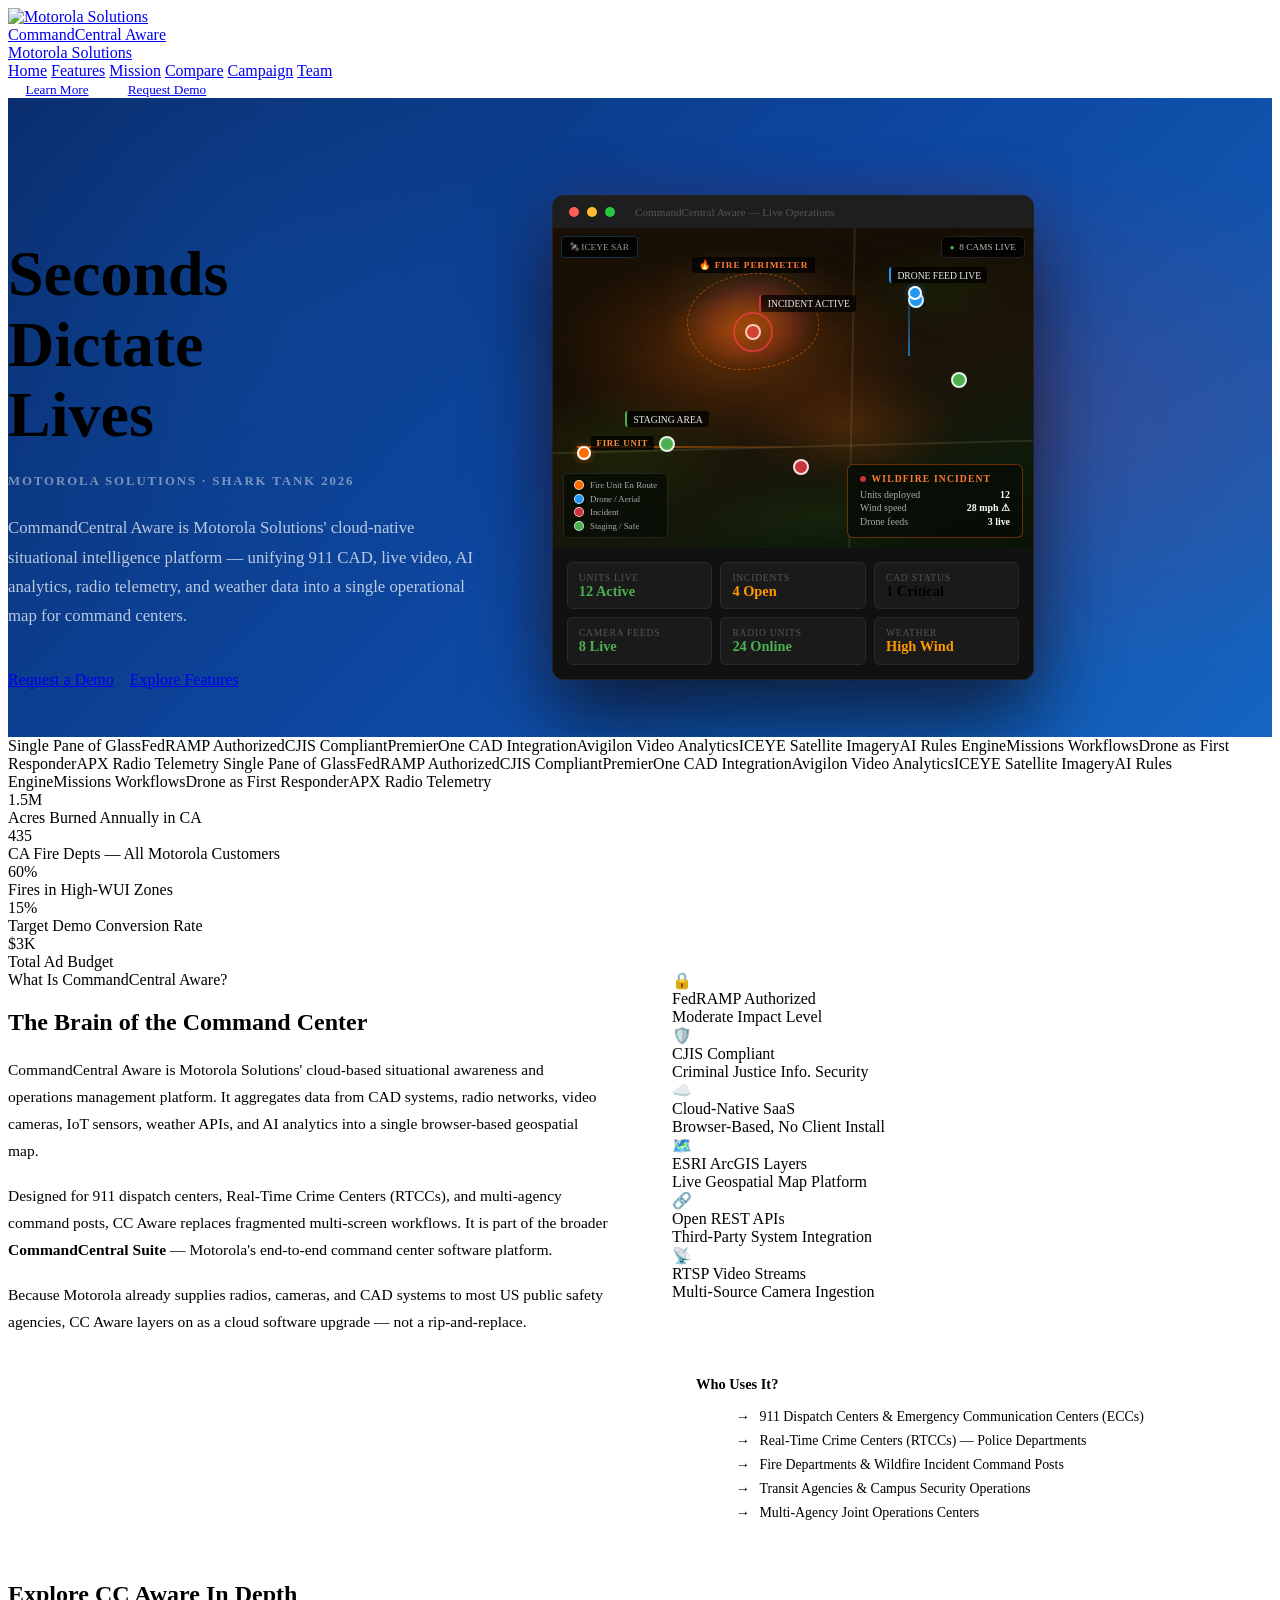
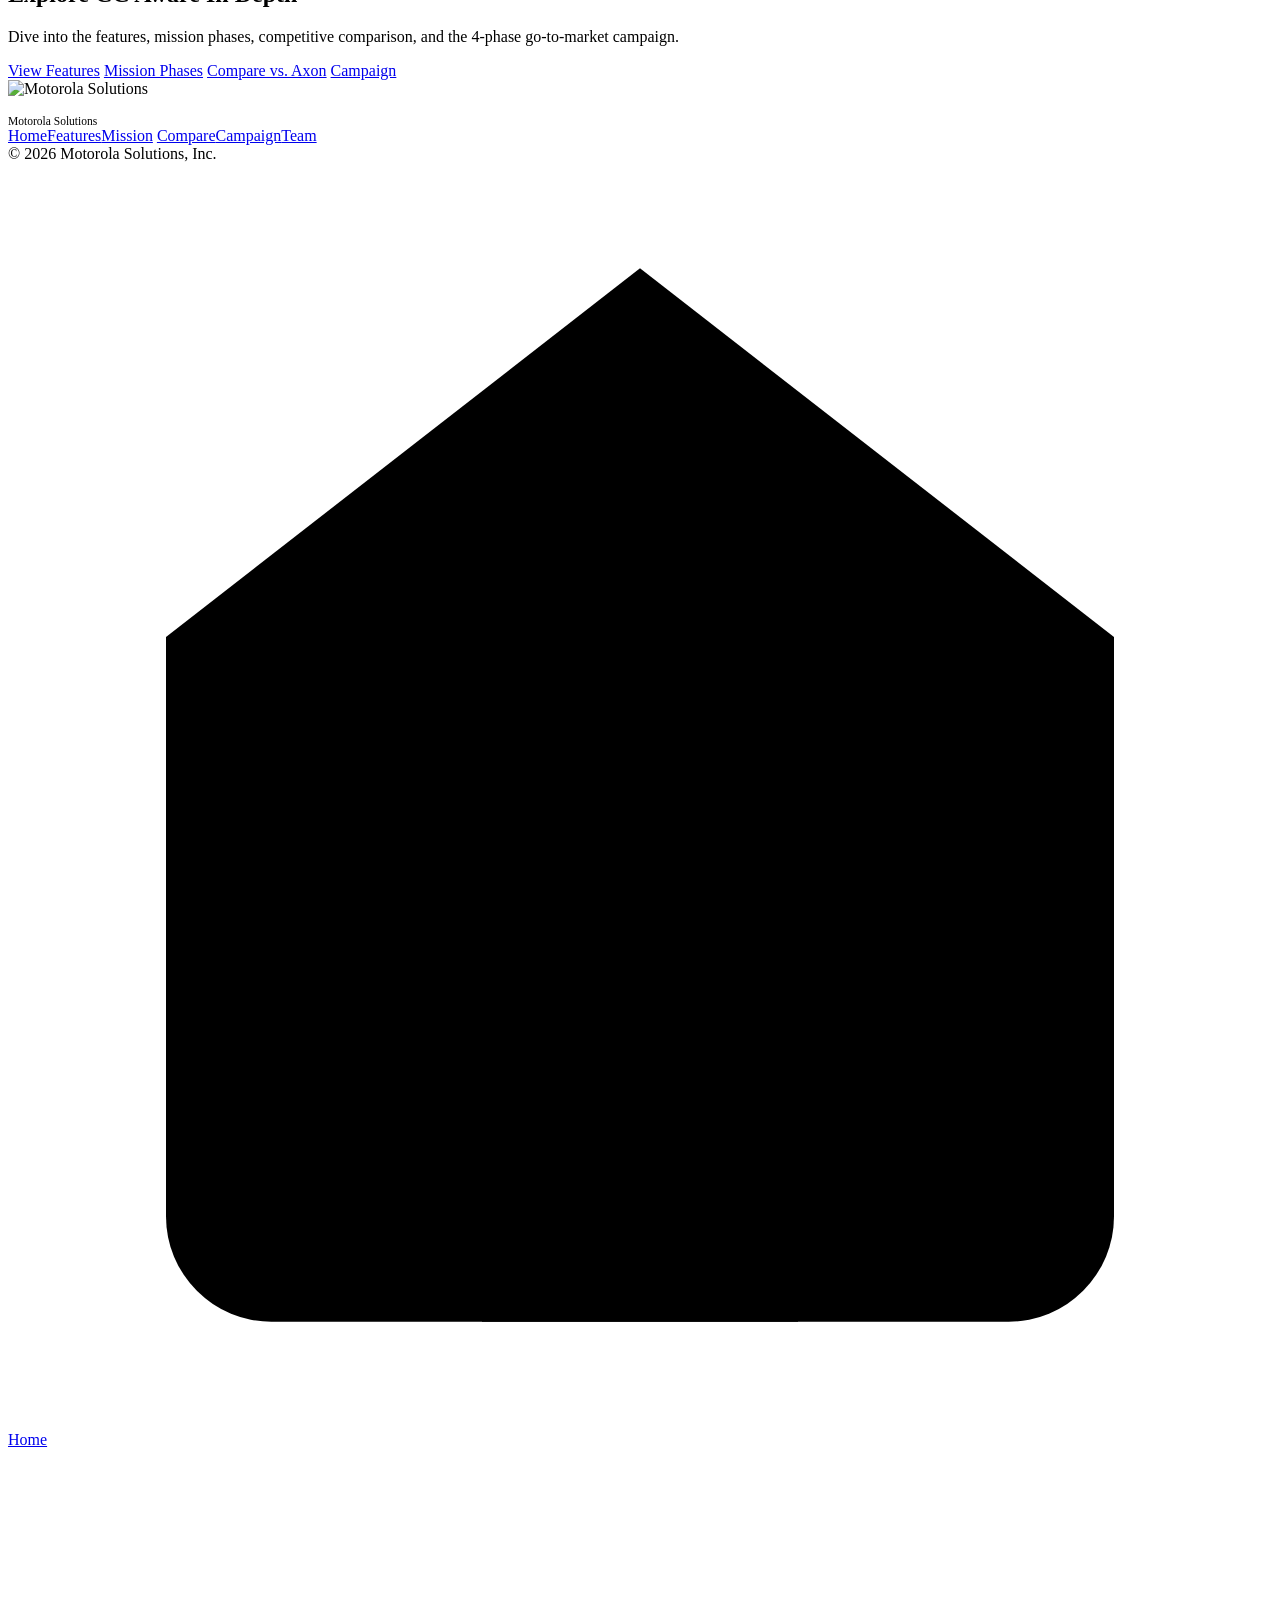
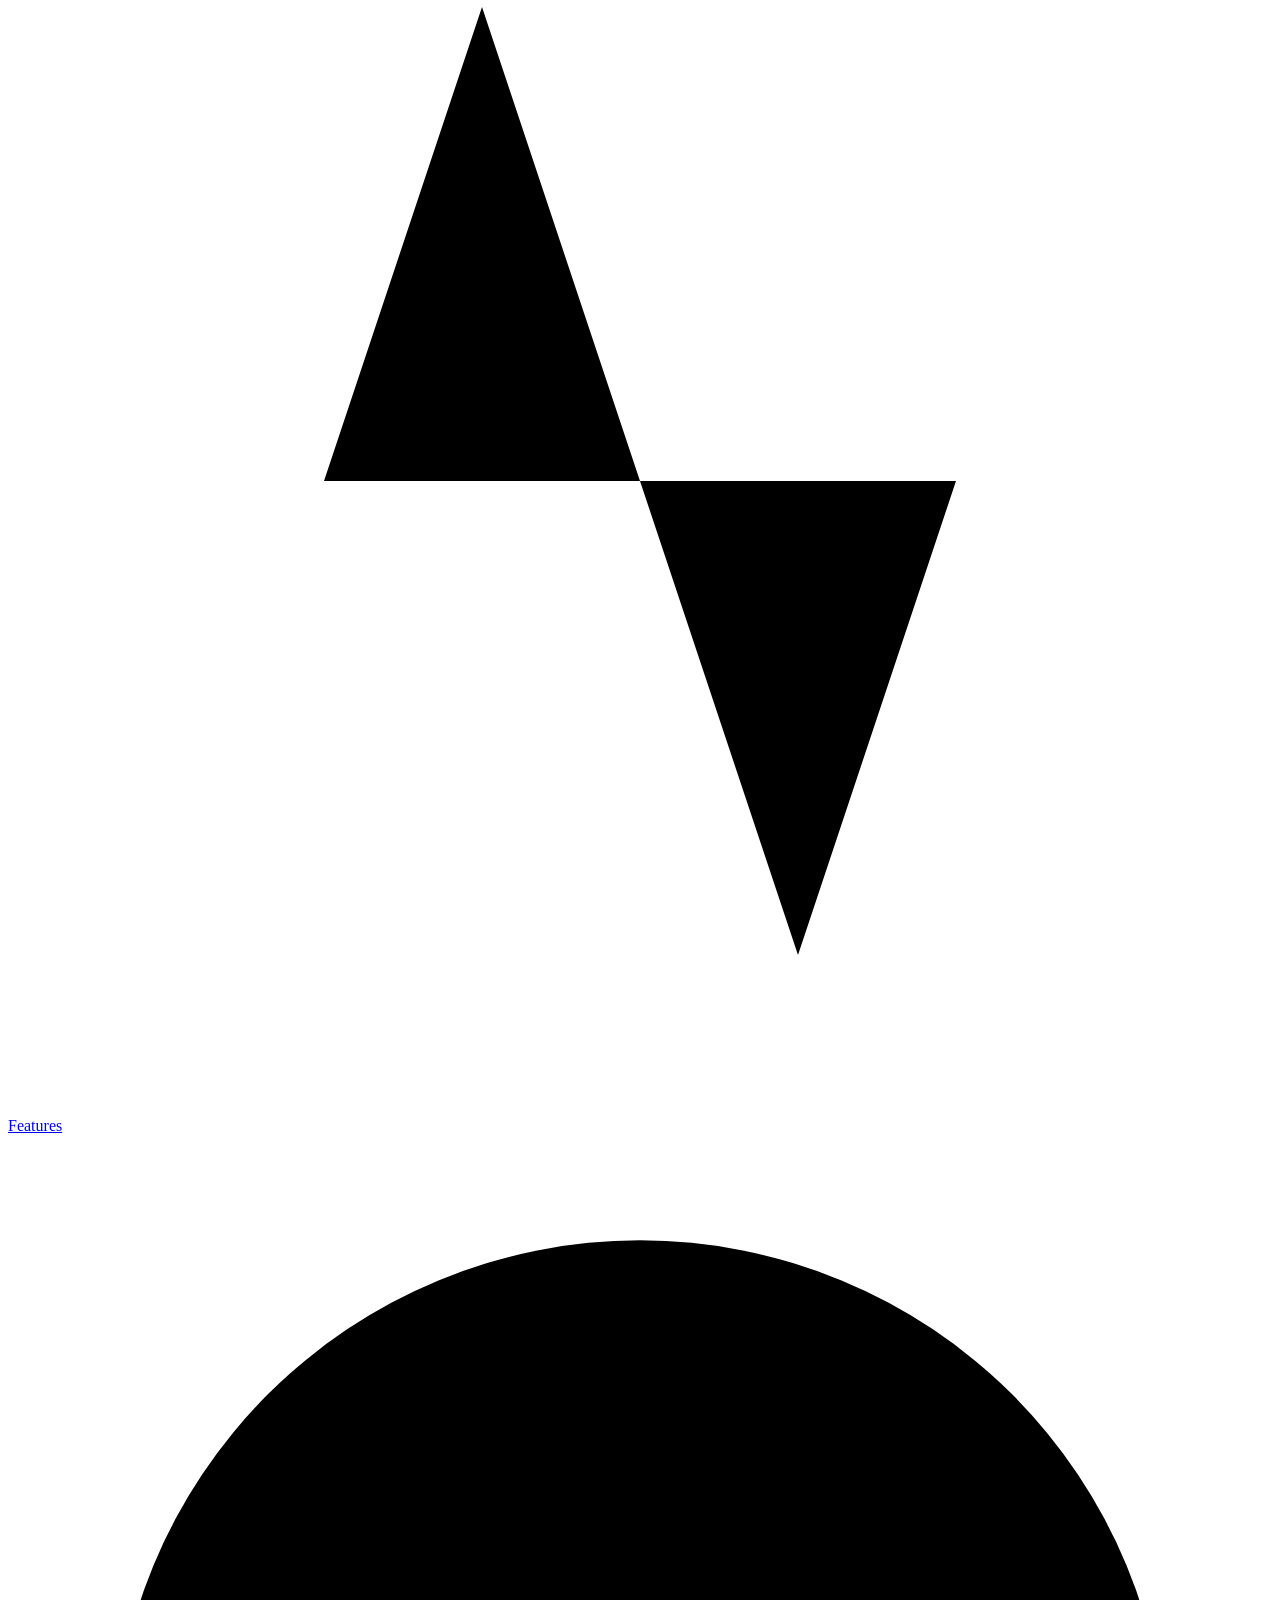
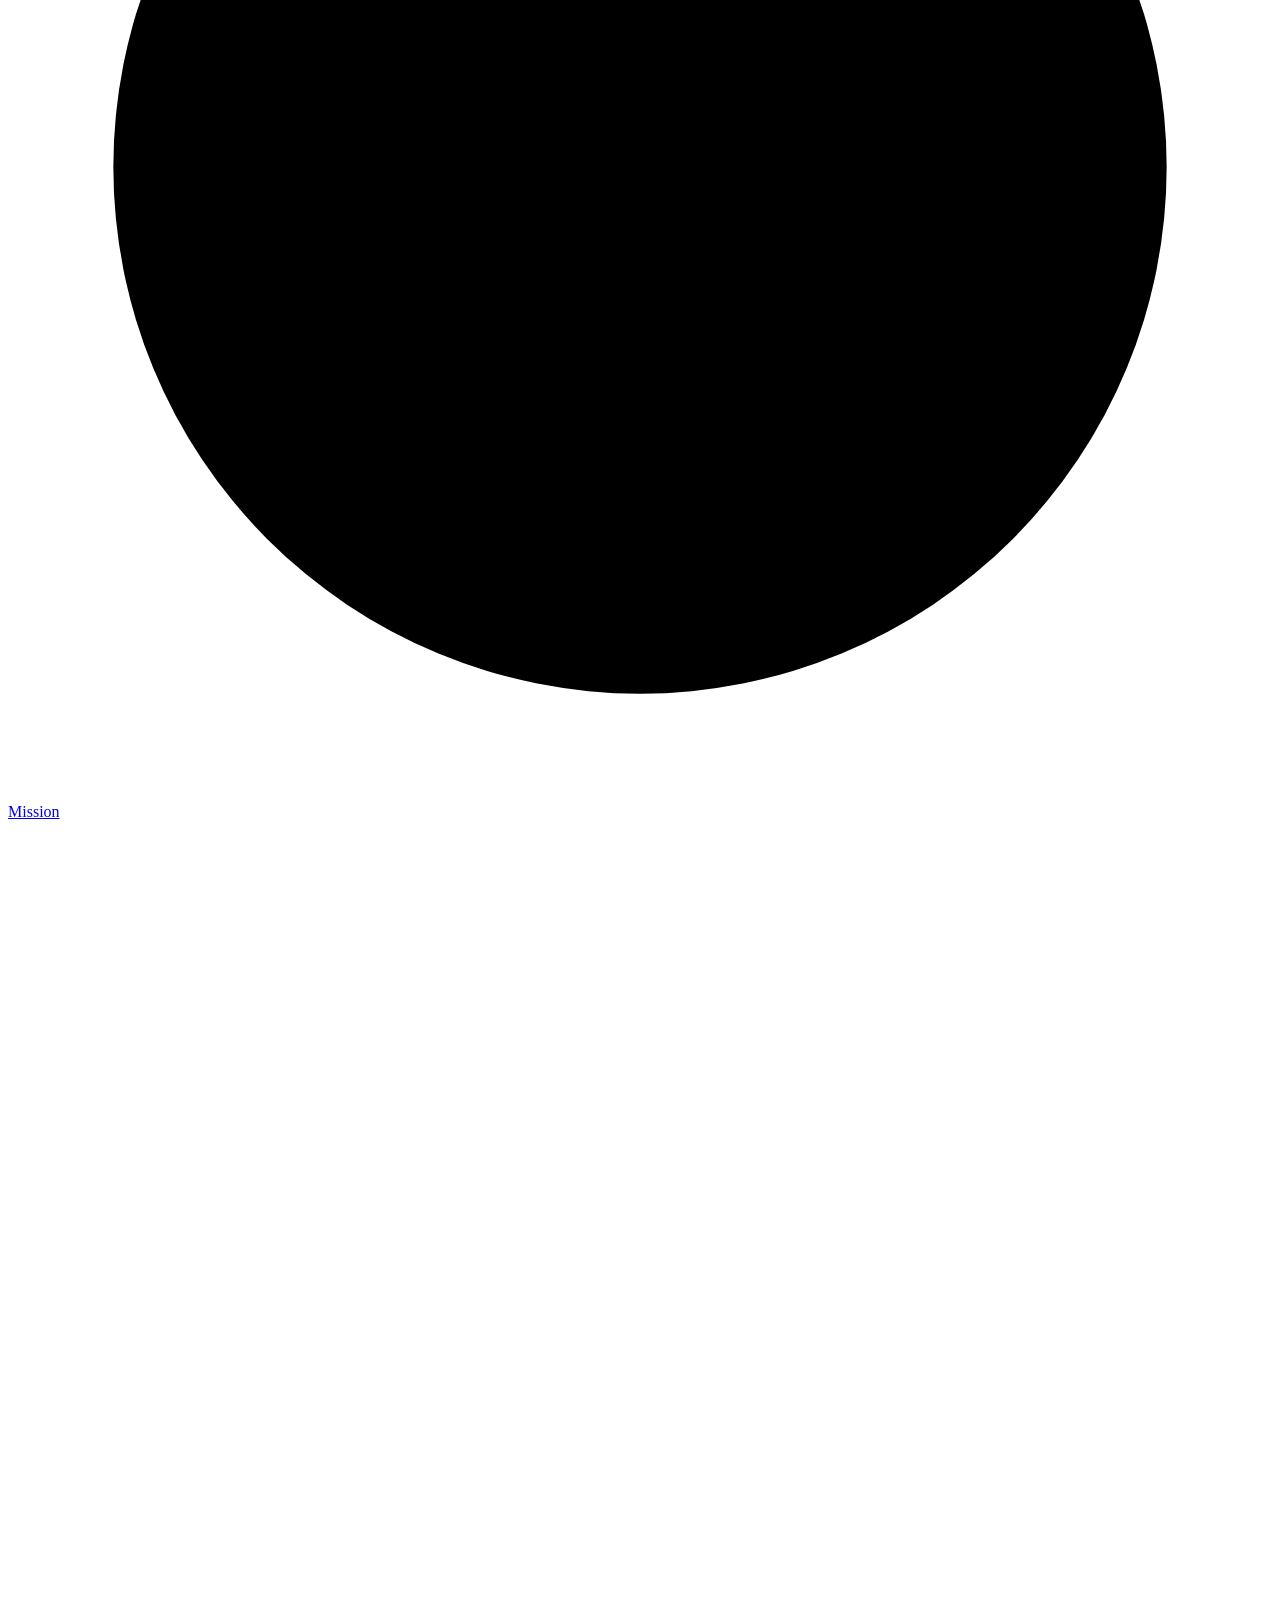
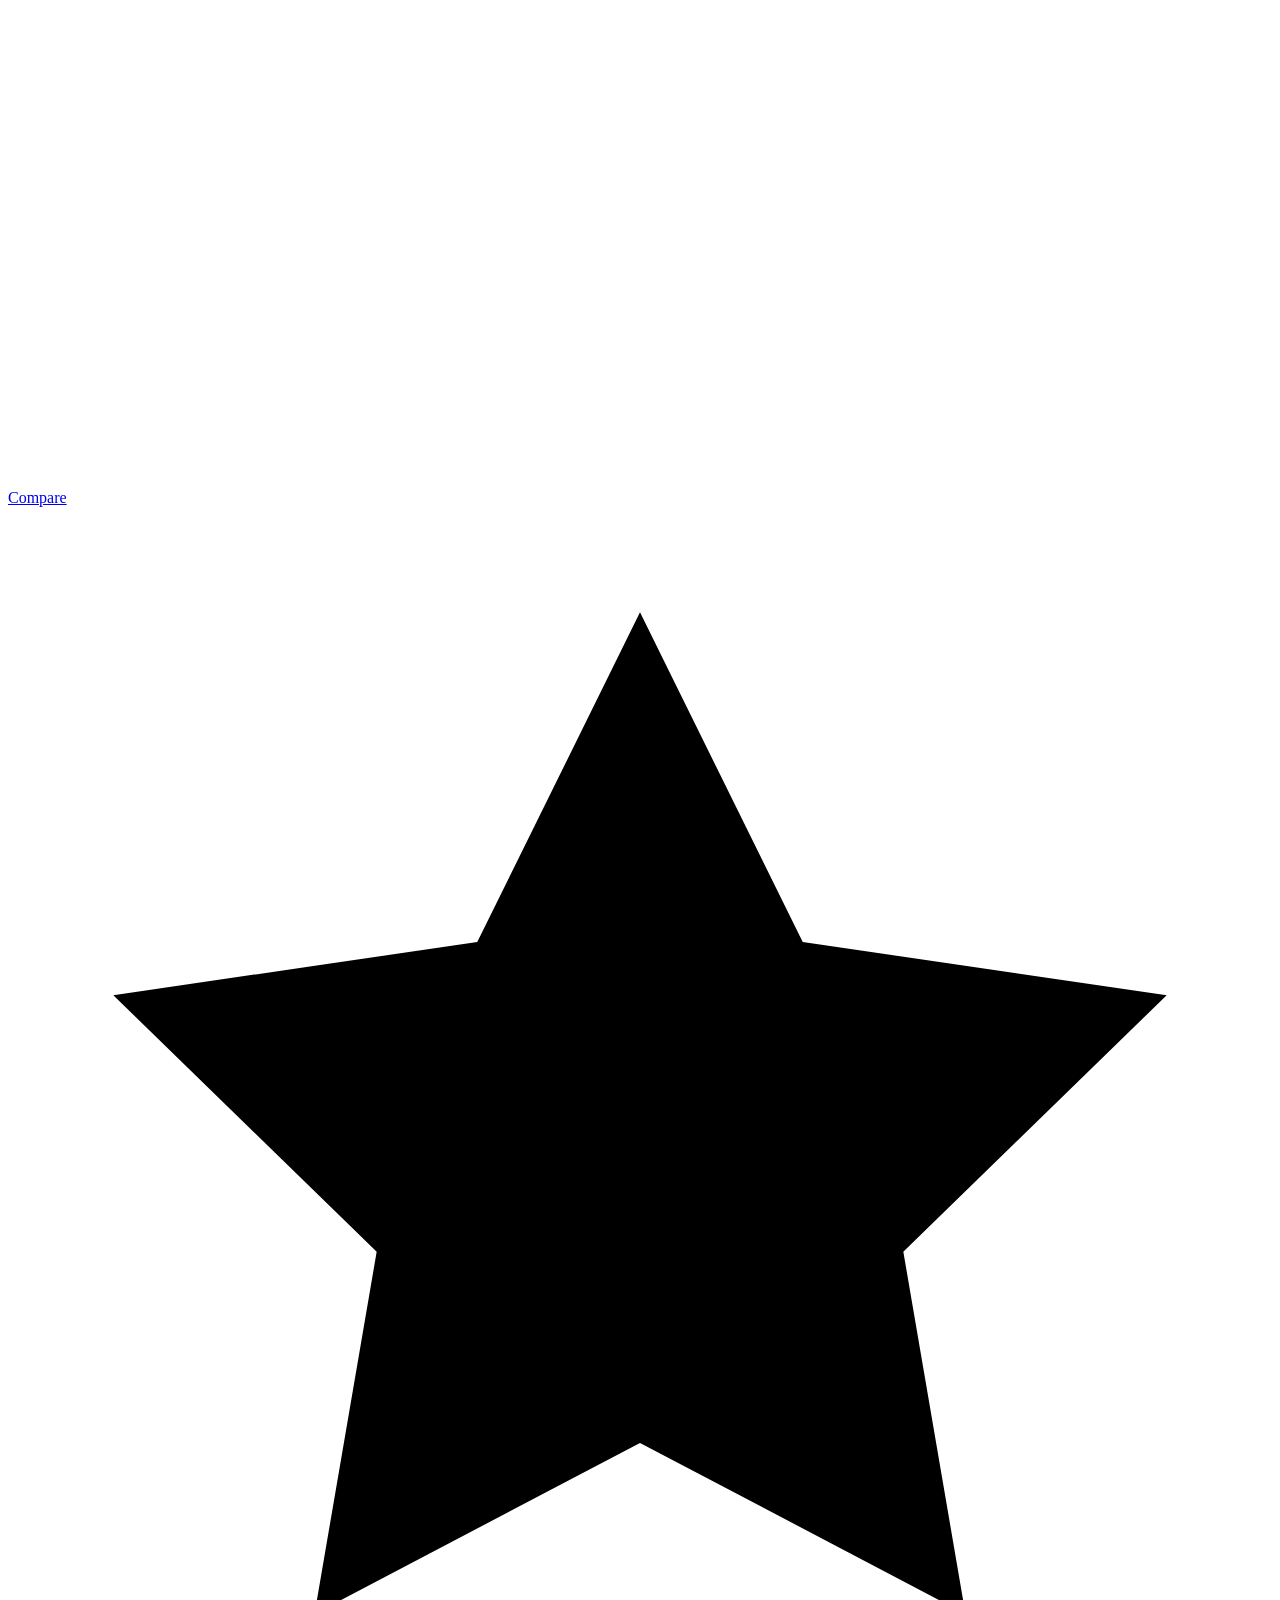
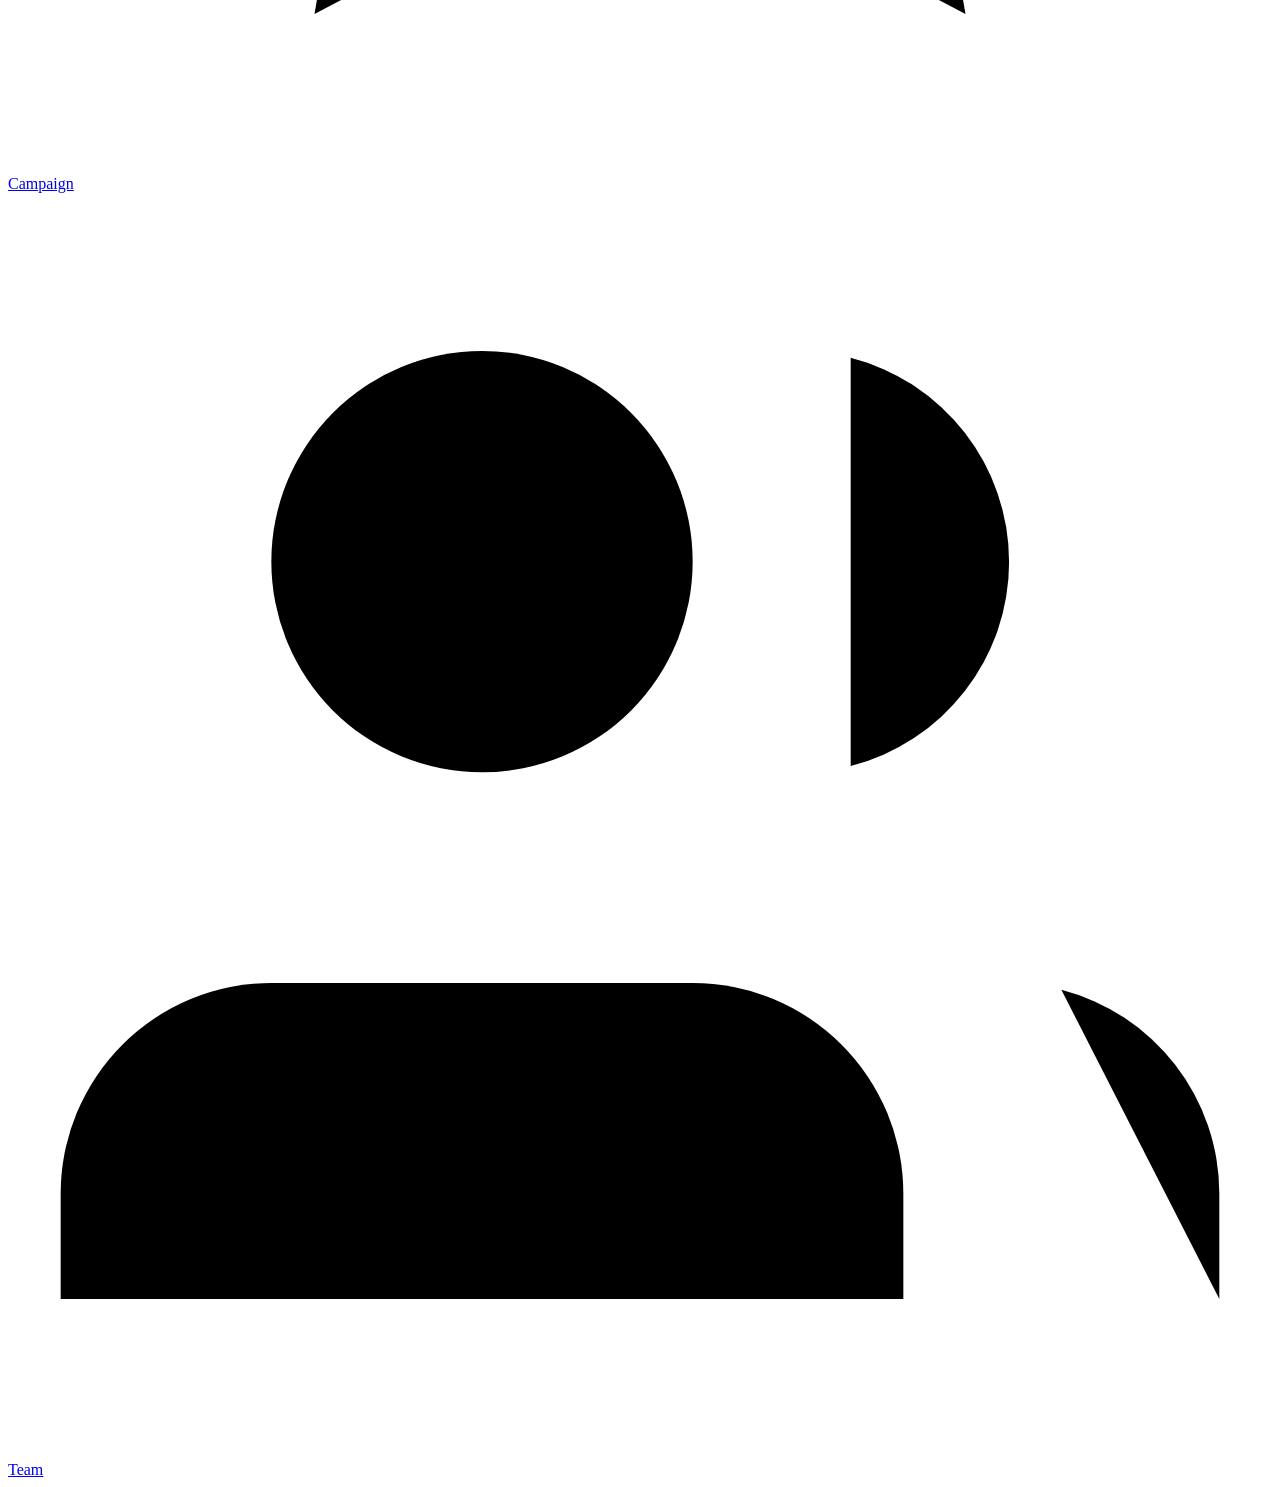
==== index.html @ ee9c185a "Fix asset paths: flat structure for GitHub Pages" ====
<!DOCTYPE html>
<html lang="en">
<head>
  <meta charset="UTF-8" />
  <meta name="viewport" content="width=device-width, initial-scale=1.0" />
  <title>CC Aware — Home | Motorola Solutions</title>
  <link rel="stylesheet" href="styles.css" />
  <style>
    /* Hero */
    .hero { background: linear-gradient(135deg, #0a2e6e 0%, #0d47a1 50%, #1565c0 100%); display: flex; align-items: flex-start; padding-top: 88px; padding-bottom: 3rem; position: relative; overflow: hidden; }
    .hero::before { content: ''; position: absolute; inset: 0; background: radial-gradient(ellipse 60% 60% at 80% 50%, rgba(211,47,47,.18) 0%, transparent 70%), radial-gradient(ellipse 40% 80% at 20% 30%, rgba(21,101,192,.15) 0%, transparent 60%); }
    .hero-grid { display: grid; grid-template-columns: 1fr 1fr; gap: 4rem; align-items: center; position: relative; z-index: 1; }
    .hero-title { font-size: clamp(2.5rem, 5.5vw, 4rem); font-weight: 800; color: var(--white); line-height: 1.1; margin-bottom: 1.5rem; }
    .hero-title span { color: var(--red-light); }
    .hero-sub { color: rgba(255,255,255,.45); font-size: .8rem; font-weight: 600; letter-spacing: .15em; text-transform: uppercase; margin-bottom: 1.5rem; }
    .hero-desc { color: rgba(255,255,255,.72); font-size: 1.05rem; line-height: 1.75; margin-bottom: 2.5rem; max-width: 480px; }
    .hero-ctas { display: flex; gap: 1rem; flex-wrap: wrap; }
    /* Mock screen */
    .hero-screen { width: 100%; max-width: 560px; background: #0a0a0a; border-radius: 12px; border: 1px solid rgba(255,255,255,.1); box-shadow: 0 40px 80px rgba(0,0,0,.6), 0 0 60px rgba(183,28,28,.15); overflow: hidden; }
    .hero-screen-bar { height: 32px; background: #1e1e1e; display: flex; align-items: center; padding: 0 1rem; gap: .5rem; }
    .screen-dot { width: 10px; height: 10px; border-radius: 50%; }
    .sd-r { background: #ff5f57; } .sd-y { background: #febc2e; } .sd-g { background: #28c840; }
    .hero-map { height: 320px; background: linear-gradient(160deg, #1a1005 0%, #150e04 30%, #1c1408 55%, #0f1a0a 80%, #0a1206 100%); position: relative; overflow: hidden; }
    /* Terrain — scorched earth patches mixed with remaining green */
    .hero-map::before { content: ''; position: absolute; inset: 0; background-image:
      radial-gradient(ellipse 55% 45% at 38% 38%, rgba(180,80,10,.45) 0%, rgba(120,50,5,.2) 45%, transparent 70%),
      radial-gradient(ellipse 35% 30% at 62% 62%, rgba(160,70,8,.35) 0%, rgba(100,40,5,.15) 45%, transparent 65%),
      radial-gradient(ellipse 40% 35% at 15% 70%, rgba(30,60,10,.4) 0%, transparent 60%),
      radial-gradient(ellipse 30% 25% at 80% 20%, rgba(25,50,10,.35) 0%, transparent 55%),
      radial-gradient(ellipse 50% 20% at 55% 90%, rgba(35,55,15,.3) 0%, transparent 55%); }
    /* Ember glow at fire center + contour lines */
    .hero-map::after { content: ''; position: absolute; inset: 0; background-image:
      radial-gradient(ellipse 25% 20% at 38% 32%, rgba(255,120,0,.25) 0%, transparent 60%),
      repeating-linear-gradient(12deg, transparent, transparent 22px, rgba(100,70,20,.05) 22px, rgba(100,70,20,.05) 23px); }
    /* Fire zones */
    .map-fire-zone { position: absolute; width: 130px; height: 95px; border-radius: 55% 45% 60% 40% / 50% 55% 45% 50%; background: radial-gradient(ellipse, rgba(255,100,0,.35) 0%, rgba(203,51,59,.2) 45%, transparent 70%); border: 1.5px dashed rgba(255,100,0,.6); top: 14%; left: 28%; animation: fire-breathe 3s ease-in-out infinite; }
    .map-fire-zone2 { position: absolute; width: 70px; height: 55px; border-radius: 50% 55% 45% 50%; background: radial-gradient(ellipse, rgba(255,120,0,.25) 0%, rgba(203,51,59,.12) 50%, transparent 70%); border: 1px dashed rgba(255,120,0,.45); top: 55%; left: 55%; animation: fire-breathe 4s ease-in-out infinite 1s; }
    @keyframes fire-breathe { 0%,100% { transform: scale(1) rotate(0deg); opacity: .85; } 50% { transform: scale(1.07) rotate(1deg); opacity: 1; } }
    .map-fire-label { position: absolute; top: 9%; left: 29%; font-size: .58rem; font-weight: 700; letter-spacing: .1em; text-transform: uppercase; color: #ff7b35; background: rgba(0,0,0,.75); padding: .15rem .4rem; border-radius: 2px; white-space: nowrap; }
    /* Smoke overlay */
    .map-smoke { position: absolute; width: 180px; height: 100px; top: 5%; left: 22%; background: radial-gradient(ellipse, rgba(120,110,80,.18) 0%, transparent 70%); animation: drift 8s ease-in-out infinite; border-radius: 50%; }
    @keyframes drift { 0%,100% { transform: translateX(0) scaleX(1); } 50% { transform: translateX(18px) scaleX(1.1); } }
    /* Roads — sparse, like mountain roads */
    .map-road { position: absolute; background: rgba(220,200,140,.12); }
    .road-h1 { top: 68%; left: 0; right: 0; height: 2px; transform: rotate(-1.5deg); }
    .road-v1 { left: 62%; top: 0; bottom: 0; width: 2px; transform: rotate(1deg); }
    /* Pins */
    .map-pin { position: absolute; width: 12px; height: 12px; border-radius: 50%; border: 2px solid rgba(255,255,255,.85); }
    .mp1 { background: #CB333B; top: 30%; left: 40%; }
    .mp2 { background: #ff9800; top: 58%; left: 62%; }
    .mp3 { background: #4caf50; top: 65%; left: 22%; }
    .mp4 { background: #CB333B; top: 72%; left: 50%; }
    .mp5 { background: #2196f3; top: 20%; left: 74%; }
    .mp6 { background: #4caf50; top: 45%; left: 83%; }
    /* Pulse rings */
    .map-pulse { position: absolute; width: 36px; height: 36px; border-radius: 50%; border: 2px solid #CB333B; top: calc(30% - 12px); left: calc(40% - 12px); animation: pulse 2s infinite; }
    .map-pulse2 { position: absolute; width: 28px; height: 28px; border-radius: 50%; border: 1.5px solid #ff9800; top: calc(58% - 10px); left: calc(62% - 10px); animation: pulse 2.5s infinite .6s; }
    @keyframes pulse { 0% { transform: scale(.5); opacity: 1; } 100% { transform: scale(2.8); opacity: 0; } }
    /* Moving units — fire trucks heading toward fire */
    .map-unit { position: absolute; width: 10px; height: 10px; border-radius: 50%; background: #ff6d00; border: 2px solid white; box-shadow: 0 0 6px rgba(255,109,0,.6); top: 68%; left: 5%; animation: drive 9s linear infinite; }
    .map-unit2 { position: absolute; width: 10px; height: 10px; border-radius: 50%; background: #2196f3; border: 2px solid white; box-shadow: 0 0 6px rgba(33,150,243,.5); top: 18%; left: 74%; animation: drive2 11s linear infinite 1.5s; }
    @keyframes drive  { 0% { left: 5%; top: 68%; } 60% { left: 50%; top: 68%; } 85% { left: 50%; top: 50%; } 100% { left: 50%; top: 50%; } }
    @keyframes drive2 { 0% { left: 74%; top: 18%; } 50% { left: 74%; top: 40%; } 75% { left: 60%; top: 40%; } 100% { left: 60%; top: 40%; } }
    /* Route lines */
    .map-route { position: absolute; top: 68%; left: 5%; width: 45%; height: 2px; background: linear-gradient(90deg, rgba(255,109,0,.7), rgba(255,109,0,.1)); }
    .map-route2 { position: absolute; top: 18%; left: 74%; width: 2px; height: 22%; background: linear-gradient(180deg, rgba(33,150,243,.1), rgba(33,150,243,.7)); }
    /* Labels */
    .map-label { font-size: .6rem; color: rgba(255,255,255,.92); background: rgba(0,0,0,.75); padding: .18rem .4rem; border-radius: 3px; position: absolute; white-space: nowrap; border-left: 2px solid; }
    .ml1 { top: 21%; left: 43%; border-color: #CB333B; }
    .ml2 { top: 50%; left: 64%; border-color: #ff9800; }
    .ml3 { top: 12%; left: 70%; border-color: #2196f3; }
    .ml4 { top: 57%; left: 15%; border-color: #4caf50; }
    /* Live incident popup */
    .map-popup { position: absolute; bottom: 10px; right: 10px; background: rgba(8,14,6,.92); border: 1px solid rgba(255,100,0,.4); border-radius: 6px; padding: .5rem .75rem; min-width: 150px; }
    .map-popup-title { font-size: .6rem; font-weight: 700; letter-spacing: .12em; text-transform: uppercase; color: #ff7b35; margin-bottom: .3rem; display: flex; align-items: center; gap: .35rem; }
    .map-popup-dot { width: 6px; height: 6px; border-radius: 50%; background: #CB333B; animation: blink 1s infinite; }
    @keyframes blink { 0%,100% { opacity: 1; } 50% { opacity: .15; } }
    .map-popup-row { font-size: .62rem; color: rgba(255,255,255,.65); margin-bottom: .15rem; display: flex; justify-content: space-between; gap: .75rem; }
    .map-popup-row span { color: white; font-weight: 600; }
    /* Camera feed badge */
    .map-cam { position: absolute; top: 8px; right: 8px; background: rgba(0,0,0,.8); border: 1px solid rgba(255,255,255,.12); border-radius: 5px; padding: .3rem .5rem; font-size: .58rem; color: rgba(255,255,255,.7); display: flex; align-items: center; gap: .3rem; }
    .map-cam::before { content: '●'; color: #4caf50; font-size: .5rem; animation: blink 1.5s infinite; }
    /* ICEYE satellite overlay badge */
    .map-sat { position: absolute; top: 8px; left: 8px; background: rgba(0,0,0,.8); border: 1px solid rgba(33,150,243,.3); border-radius: 5px; padding: .3rem .5rem; font-size: .58rem; color: rgba(255,255,255,.6); }
    /* Moving unit label — rides with the orange dot */
    .map-unit-label { position: absolute; top: 68%; left: 5%; font-size: .55rem; font-weight: 700; letter-spacing: .08em; text-transform: uppercase; color: #ff9040; background: rgba(0,0,0,.75); padding: .12rem .35rem; border-radius: 2px; white-space: nowrap; transform: translate(14px, -10px); animation: drive 9s linear infinite; pointer-events: none; }
    /* Map legend */
    .map-legend { position: absolute; bottom: 10px; left: 10px; background: rgba(8,14,6,.88); border: 1px solid rgba(255,255,255,.1); border-radius: 5px; padding: .4rem .6rem; display: flex; flex-direction: column; gap: .22rem; }
    .map-legend-row { display: flex; align-items: center; gap: .4rem; font-size: .55rem; color: rgba(255,255,255,.65); white-space: nowrap; }
    .map-legend-dot { width: 8px; height: 8px; border-radius: 50%; border: 1.5px solid rgba(255,255,255,.7); flex-shrink: 0; }
    .hero-screen-data { background: #111; padding: .85rem; display: grid; grid-template-columns: repeat(3, 1fr); gap: .5rem; }
    .sdi { background: #1a1a1a; border: 1px solid #2a2a2a; border-radius: 6px; padding: .55rem .7rem; }
    .sdi-lbl { font-size: .6rem; color: #555; text-transform: uppercase; letter-spacing: .08em; }
    .sdi-val { font-size: .9rem; font-weight: 700; color: var(--white); }
    .ok { color: #4caf50; } .warn { color: #ff9800; } .crit { color: var(--red-light); }
    /* What is it */
    .what-grid { display: grid; grid-template-columns: 1fr 1fr; gap: 4rem; align-items: start; }
    .suite-pills { display: flex; flex-wrap: wrap; gap: .6rem; margin-top: 1.5rem; }
    .suite-pill { background: var(--light); border: 1px solid var(--border); border-radius: 20px; padding: .35rem .9rem; font-size: .8rem; color: var(--mid); }
    .suite-pill.active { background: var(--blue); border-color: var(--blue); color: white; }
    .who-box { background: var(--light); border-radius: 12px; padding: 1.5rem; margin-top: 2rem; }
    .who-box h4 { font-size: .9rem; font-weight: 700; margin-bottom: .75rem; color: var(--blue); }
    .who-box ul { list-style: none; display: flex; flex-direction: column; gap: .5rem; }
    .who-box ul li { font-size: .87rem; color: var(--mid); display: flex; gap: .6rem; }
    .who-box ul li::before { content: '→'; color: var(--blue); flex-shrink: 0; }
    @media (max-width: 900px) {
      .hero-grid, .what-grid { grid-template-columns: 1fr; }
      .hero-visual { display: block; margin-top: 1.5rem; }
      .hero-screen { max-width: 100%; }
      .hero-map { height: 220px; }
      .map-legend { display: flex; flex-direction: row; flex-wrap: wrap; gap: .25rem .5rem; padding: .3rem .5rem; bottom: 6px; left: 6px; }
      .map-legend-row { font-size: .5rem; }
      .map-legend-dot { width: 6px; height: 6px; }
      .map-popup { display: none; }
      .map-unit-label { display: none; }
      .map-label { display: none; }
      .map-fire-label { font-size: .52rem; }
      .map-label { font-size: .55rem; }
    }
    @media (max-width: 540px) {
      .hero-map { height: 190px; }
      .map-sat, .map-cam { font-size: .52rem; padding: .2rem .4rem; }
    }
  </style>
</head>
<body>

<nav>
  <div class="container nav-inner">
    <a href="index.html" class="nav-logo">
      <img src="motorola-logo.png" alt="Motorola Solutions" class="nav-logo-img" />
      <div class="nav-logo-divider"></div>
      <div><div class="nav-logo-text">CommandCentral Aware</div><div class="nav-logo-sub">Motorola Solutions</div></div>
    </a>
    <div class="nav-links">
      <a href="index.html" class="active">Home</a>
      <a href="features.html">Features</a>
      <a href="mission.html">Mission</a>
      <a href="compare.html">Compare</a>
      <a href="campaign.html">Campaign</a>
      <a href="team.html">Team</a>
    </div>
    <div class="nav-cta">
      <a href="campaign.html" class="btn btn--outline-white" style="padding:.5rem 1.1rem;font-size:.83rem;">Learn More</a>
      <a href="team.html#cta" class="btn btn--red" style="padding:.5rem 1.1rem;font-size:.83rem;">Request Demo</a>
    </div>
  </div>
</nav>

<!-- HERO -->
<section class="hero">
  <div class="container">
    <div class="hero-grid">
      <div>
        <h1 class="hero-title">Seconds<br><span>Dictate</span><br>Lives</h1>
        <div class="hero-sub">Motorola Solutions · Shark Tank 2026</div>
        <p class="hero-desc">CommandCentral Aware is Motorola Solutions' cloud-native situational intelligence platform — unifying 911 CAD, live video, AI analytics, radio telemetry, and weather data into a single operational map for command centers.</p>
        <div class="hero-ctas">
          <a href="team.html#cta" class="btn btn--red">Request a Demo</a>
          <a href="features.html" class="btn btn--outline-white">Explore Features</a>
        </div>
      </div>
      <div class="hero-visual">
        <div class="hero-screen">
          <div class="hero-screen-bar">
            <div class="screen-dot sd-r"></div><div class="screen-dot sd-y"></div><div class="screen-dot sd-g"></div>
            <span style="margin-left:.75rem;font-size:.7rem;color:#555;">CommandCentral Aware — Live Operations</span>
          </div>
          <div class="hero-map">
            <!-- Smoke drift -->
            <div class="map-smoke"></div>
            <!-- Roads -->
            <div class="map-road road-h1"></div>
            <div class="map-road road-v1"></div>
            <!-- Route lines -->
            <div class="map-route"></div>
            <div class="map-route2"></div>
            <!-- Fire perimeters -->
            <div class="map-fire-zone"></div>
            <div class="map-fire-label">🔥 FIRE PERIMETER</div>
            <!-- Pins -->
            <div class="map-pin mp1"></div>

            <div class="map-pin mp3"></div>
            <div class="map-pin mp4"></div>
            <div class="map-pin mp5"></div>
            <div class="map-pin mp6"></div>
            <!-- Pulse rings -->
            <div class="map-pulse"></div>
            <!-- Moving units (fire truck + drone) -->
            <div class="map-unit"></div>
            <div class="map-unit2"></div>
            <!-- Labels -->
            <div class="map-label ml1">INCIDENT ACTIVE</div>
            <div class="map-label ml3">DRONE FEED LIVE</div>
            <div class="map-label ml4">STAGING AREA</div>
            <!-- Live incident popup -->
            <div class="map-popup">
              <div class="map-popup-title"><div class="map-popup-dot"></div>WILDFIRE INCIDENT</div>
              <div class="map-popup-row">Units deployed <span>12</span></div>
              <div class="map-popup-row">Wind speed <span>28 mph ⚠</span></div>
              <div class="map-popup-row">Drone feeds <span>3 live</span></div>
            </div>
            <!-- Moving unit label -->
            <div class="map-unit-label">FIRE UNIT</div>
            <!-- Badges -->
            <div class="map-cam">8 CAMS LIVE</div>
            <div class="map-sat">🛰 ICEYE SAR</div>
            <!-- Legend -->
            <div class="map-legend">
              <div class="map-legend-row"><div class="map-legend-dot" style="background:#ff6d00;"></div>Fire Unit En Route</div>
              <div class="map-legend-row"><div class="map-legend-dot" style="background:#2196f3;"></div>Drone / Aerial</div>
              <div class="map-legend-row"><div class="map-legend-dot" style="background:#CB333B;"></div>Incident</div>
              <div class="map-legend-row"><div class="map-legend-dot" style="background:#4caf50;"></div>Staging / Safe</div>
            </div>
          </div>
          <div class="hero-screen-data">
            <div class="sdi"><div class="sdi-lbl">Units Live</div><div class="sdi-val ok">12 Active</div></div>
            <div class="sdi"><div class="sdi-lbl">Incidents</div><div class="sdi-val warn">4 Open</div></div>
            <div class="sdi"><div class="sdi-lbl">CAD Status</div><div class="sdi-val crit">1 Critical</div></div>
            <div class="sdi"><div class="sdi-lbl">Camera Feeds</div><div class="sdi-val ok">8 Live</div></div>
            <div class="sdi"><div class="sdi-lbl">Radio Units</div><div class="sdi-val ok">24 Online</div></div>
            <div class="sdi"><div class="sdi-lbl">Weather</div><div class="sdi-val warn">High Wind</div></div>
          </div>
        </div>
      </div>
    </div>
  </div>
</section>

<!-- TICKER -->
<div class="ticker">
  <div class="ticker-track">
    <span class="ticker-item">Single Pane of Glass</span><span class="ticker-item">FedRAMP Authorized</span><span class="ticker-item">CJIS Compliant</span><span class="ticker-item">PremierOne CAD Integration</span><span class="ticker-item">Avigilon Video Analytics</span><span class="ticker-item">ICEYE Satellite Imagery</span><span class="ticker-item">AI Rules Engine</span><span class="ticker-item">Missions Workflows</span><span class="ticker-item">Drone as First Responder</span><span class="ticker-item">APX Radio Telemetry</span>
    <span class="ticker-item">Single Pane of Glass</span><span class="ticker-item">FedRAMP Authorized</span><span class="ticker-item">CJIS Compliant</span><span class="ticker-item">PremierOne CAD Integration</span><span class="ticker-item">Avigilon Video Analytics</span><span class="ticker-item">ICEYE Satellite Imagery</span><span class="ticker-item">AI Rules Engine</span><span class="ticker-item">Missions Workflows</span><span class="ticker-item">Drone as First Responder</span><span class="ticker-item">APX Radio Telemetry</span>
  </div>
</div>

<!-- STATS BAND -->
<div class="stats-band">
  <div class="container">
    <div class="stats-grid">
      <div><div class="stat-num">1.5M</div><div class="stat-label">Acres Burned Annually in CA</div></div>
      <div><div class="stat-num">435</div><div class="stat-label">CA Fire Depts — All Motorola Customers</div></div>
      <div><div class="stat-num">60%</div><div class="stat-label">Fires in High-WUI Zones</div></div>
      <div><div class="stat-num">15%</div><div class="stat-label">Target Demo Conversion Rate</div></div>
      <div><div class="stat-num">$3K</div><div class="stat-label">Total Ad Budget</div></div>
    </div>
  </div>
</div>

<!-- WHAT IS IT -->
<section class="section" id="what">
  <div class="container">
    <div class="what-grid">
      <div>
        <div class="tag">What Is CommandCentral Aware?</div>
        <h2 class="section-title">The Brain of the Command Center</h2>
        <p style="color:var(--gray);font-size:.97rem;line-height:1.75;margin-bottom:1.1rem;">CommandCentral Aware is Motorola Solutions' cloud-based situational awareness and operations management platform. It aggregates data from CAD systems, radio networks, video cameras, IoT sensors, weather APIs, and AI analytics into a single browser-based geospatial map.</p>
        <p style="color:var(--gray);font-size:.97rem;line-height:1.75;margin-bottom:1.1rem;">Designed for 911 dispatch centers, Real-Time Crime Centers (RTCCs), and multi-agency command posts, CC Aware replaces fragmented multi-screen workflows. It is part of the broader <strong>CommandCentral Suite</strong> — Motorola's end-to-end command center software platform.</p>
        <p style="color:var(--gray);font-size:.97rem;line-height:1.75;">Because Motorola already supplies radios, cameras, and CAD systems to most US public safety agencies, CC Aware layers on as a cloud software upgrade — not a rip-and-replace.</p>
      </div>
      <div>
        <div class="cert-badges">
          <div class="cert-badge"><span class="cert-badge-icon">🔒</span><div><div class="cert-badge-title">FedRAMP Authorized</div><div class="cert-badge-sub">Moderate Impact Level</div></div></div>
          <div class="cert-badge"><span class="cert-badge-icon">🛡️</span><div><div class="cert-badge-title">CJIS Compliant</div><div class="cert-badge-sub">Criminal Justice Info. Security</div></div></div>
          <div class="cert-badge"><span class="cert-badge-icon">☁️</span><div><div class="cert-badge-title">Cloud-Native SaaS</div><div class="cert-badge-sub">Browser-Based, No Client Install</div></div></div>
          <div class="cert-badge"><span class="cert-badge-icon">🗺️</span><div><div class="cert-badge-title">ESRI ArcGIS Layers</div><div class="cert-badge-sub">Live Geospatial Map Platform</div></div></div>
          <div class="cert-badge"><span class="cert-badge-icon">🔗</span><div><div class="cert-badge-title">Open REST APIs</div><div class="cert-badge-sub">Third-Party System Integration</div></div></div>
          <div class="cert-badge"><span class="cert-badge-icon">📡</span><div><div class="cert-badge-title">RTSP Video Streams</div><div class="cert-badge-sub">Multi-Source Camera Ingestion</div></div></div>
        </div>
        <div class="who-box">
          <h4>Who Uses It?</h4>
          <ul>
            <li>911 Dispatch Centers &amp; Emergency Communication Centers (ECCs)</li>
            <li>Real-Time Crime Centers (RTCCs) — Police Departments</li>
            <li>Fire Departments &amp; Wildfire Incident Command Posts</li>
            <li>Transit Agencies &amp; Campus Security Operations</li>
            <li>Multi-Agency Joint Operations Centers</li>
          </ul>
        </div>
      </div>
    </div>
  </div>
</section>

<!-- NAV CTA STRIP -->
<section class="cta-section">
  <div class="container">
    <h2>Explore CC Aware In Depth</h2>
    <p>Dive into the features, mission phases, competitive comparison, and the 4-phase go-to-market campaign.</p>
    <div class="cta-btns">
      <a href="features.html" class="btn btn--white">View Features</a>
      <a href="mission.html" class="btn btn--outline-white">Mission Phases</a>
      <a href="compare.html" class="btn btn--outline-white">Compare vs. Axon</a>
      <a href="campaign.html" class="btn btn--outline-white">Campaign</a>
    </div>
  </div>
</section>

<footer>
  <div class="container footer-inner">
    <div class="footer-logo"><img src="motorola-logo.png" alt="Motorola Solutions" class="footer-logo-img" /><div><div style="color:rgba(255,255,255,.8);font-weight:700;font-size:.9rem;">CommandCentral Aware</div><div style="font-size:.72rem;">Motorola Solutions</div></div></div>
    <div class="footer-links">
      <a href="index.html">Home</a><a href="features.html">Features</a><a href="mission.html">Mission</a>
      <a href="compare.html">Compare</a><a href="campaign.html">Campaign</a><a href="team.html">Team</a>
    </div>
    <div class="footer-copy">© 2026 Motorola Solutions, Inc.</div>
  </div>
</footer>

<nav class="mobile-nav">
  <div class="mobile-nav-inner">
    <a href="index.html" class="mobile-nav-item active">
      <svg viewBox="0 0 24 24"><path d="M3 9l9-7 9 7v11a2 2 0 0 1-2 2H5a2 2 0 0 1-2-2z"/><polyline points="9 22 9 12 15 12 15 22"/></svg>Home
    </a>
    <a href="features.html" class="mobile-nav-item">
      <svg viewBox="0 0 24 24"><polyline points="22 12 18 12 15 21 9 3 6 12 2 12"/></svg>Features
    </a>
    <a href="mission.html" class="mobile-nav-item">
      <svg viewBox="0 0 24 24"><circle cx="12" cy="12" r="10"/><polyline points="12 6 12 12 16 14"/></svg>Mission
    </a>
    <a href="compare.html" class="mobile-nav-item">
      <svg viewBox="0 0 24 24"><line x1="18" y1="20" x2="18" y2="10"/><line x1="12" y1="20" x2="12" y2="4"/><line x1="6" y1="20" x2="6" y2="14"/></svg>Compare
    </a>
    <a href="campaign.html" class="mobile-nav-item">
      <svg viewBox="0 0 24 24"><polygon points="12 2 15.09 8.26 22 9.27 17 14.14 18.18 21.02 12 17.77 5.82 21.02 7 14.14 2 9.27 8.91 8.26 12 2"/></svg>Campaign
    </a>
    <a href="team.html" class="mobile-nav-item">
      <svg viewBox="0 0 24 24"><path d="M17 21v-2a4 4 0 0 0-4-4H5a4 4 0 0 0-4 4v2"/><circle cx="9" cy="7" r="4"/><path d="M23 21v-2a4 4 0 0 0-3-3.87"/><path d="M16 3.13a4 4 0 0 1 0 7.75"/></svg>Team
    </a>
  </div>
</nav>

</body>
</html>
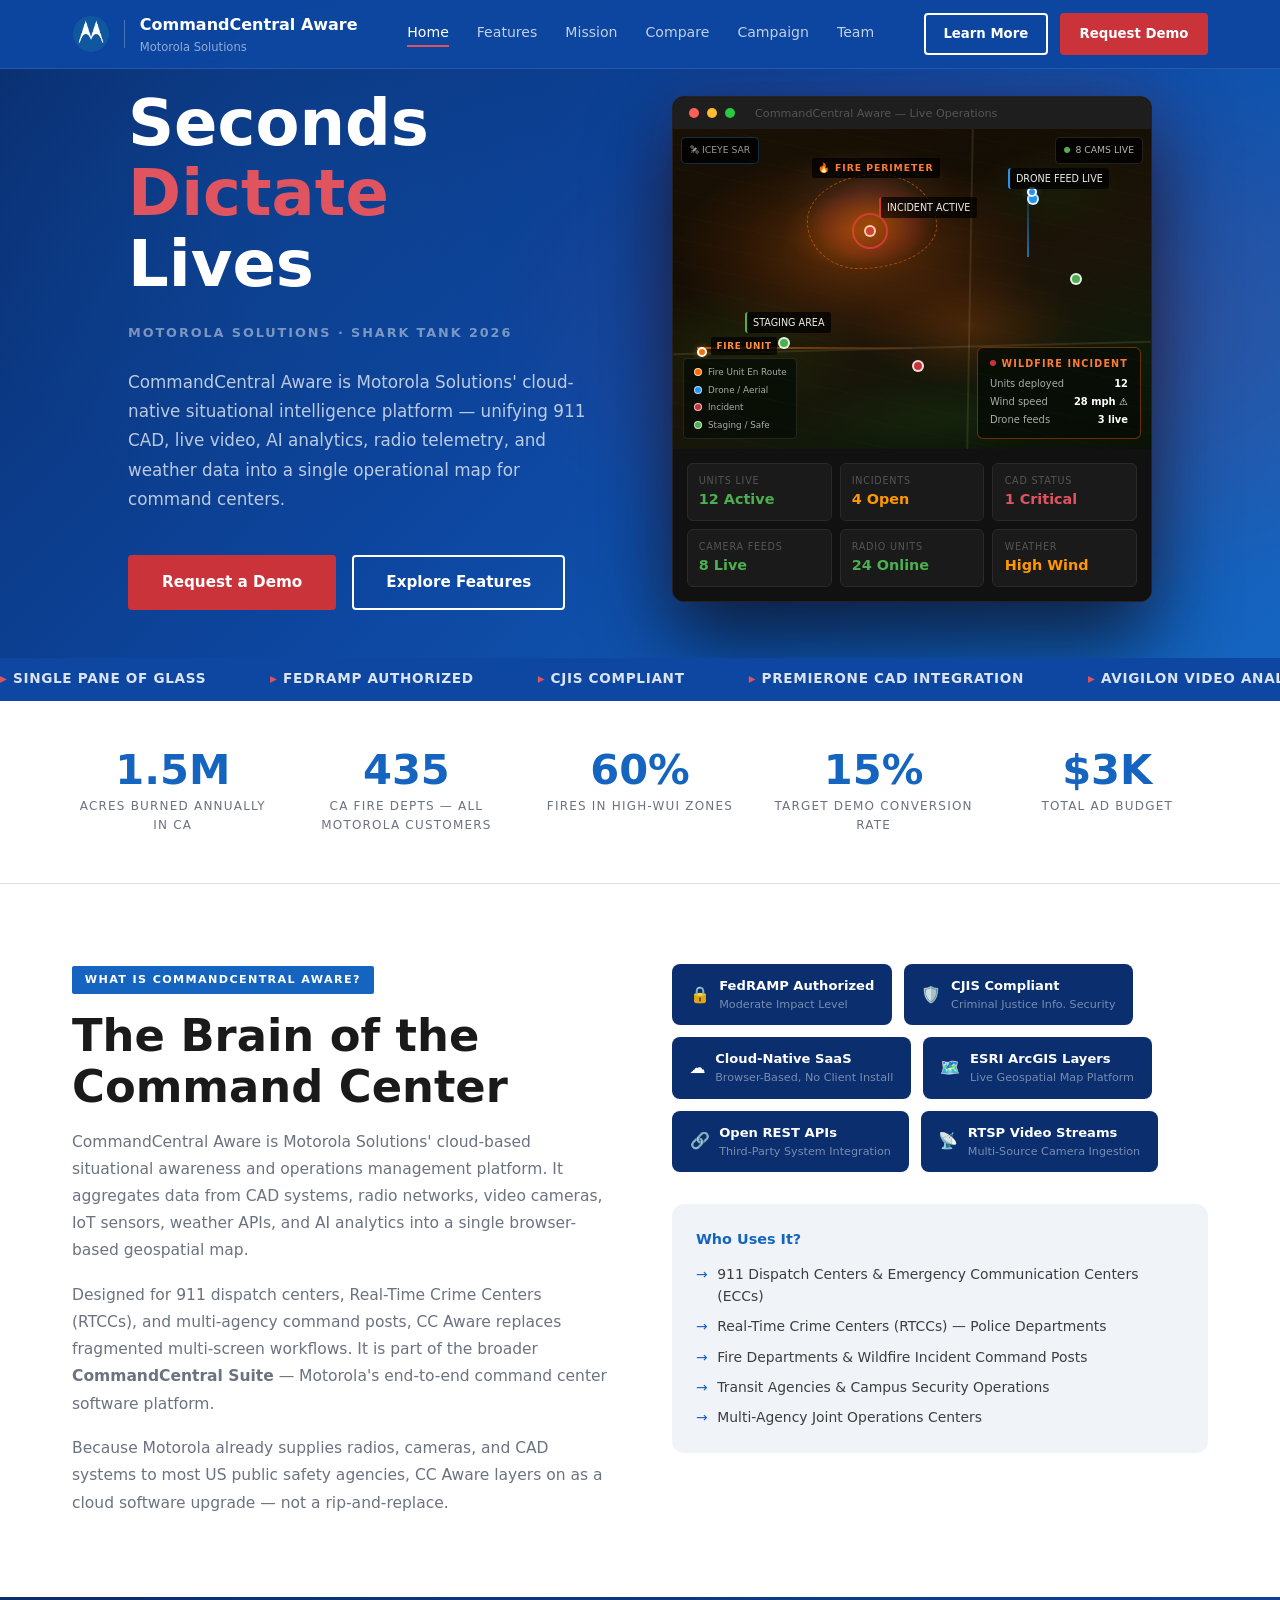
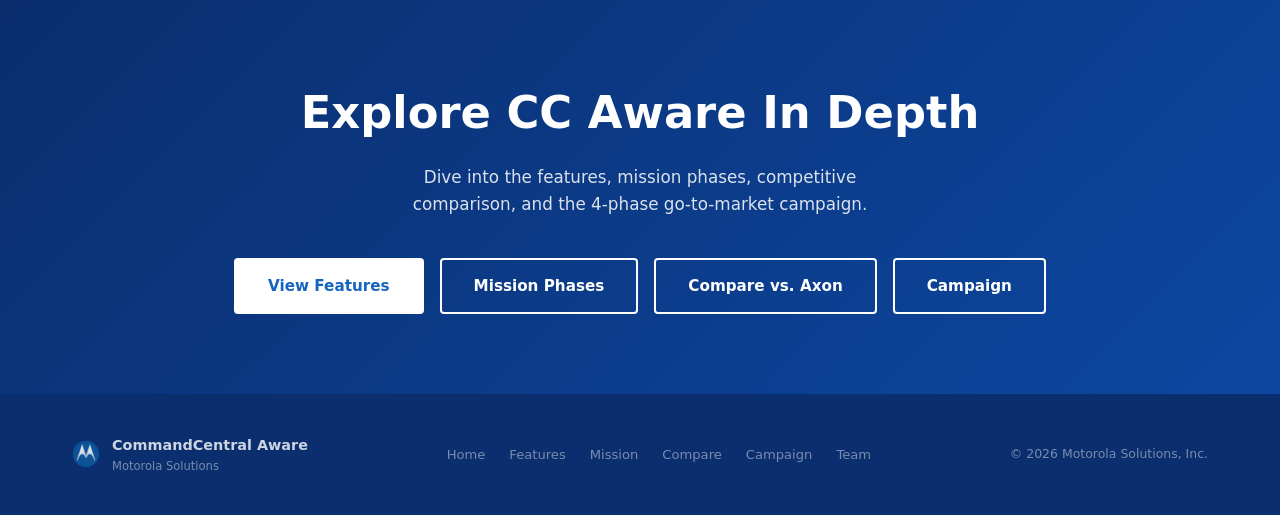
==== commit ea002402: "Restore correct css/ and img/ folder paths" ====
--- a/index.html
+++ b/index.html
@@ -4,7 +4,7 @@
   <meta charset="UTF-8" />
   <meta name="viewport" content="width=device-width, initial-scale=1.0" />
   <title>CC Aware — Home | Motorola Solutions</title>
-  <link rel="stylesheet" href="styles.css" />
+  <link rel="stylesheet" href="css/styles.css" />
   <style>
     /* Hero */
     .hero { background: linear-gradient(135deg, #0a2e6e 0%, #0d47a1 50%, #1565c0 100%); display: flex; align-items: flex-start; padding-top: 88px; padding-bottom: 3rem; position: relative; overflow: hidden; }
@@ -128,7 +128,7 @@
 <nav>
   <div class="container nav-inner">
     <a href="index.html" class="nav-logo">
-      <img src="motorola-logo.png" alt="Motorola Solutions" class="nav-logo-img" />
+      <img src="img/motorola-logo.png" alt="Motorola Solutions" class="nav-logo-img" />
       <div class="nav-logo-divider"></div>
       <div><div class="nav-logo-text">CommandCentral Aware</div><div class="nav-logo-sub">Motorola Solutions</div></div>
     </a>
@@ -300,7 +300,7 @@
 
 <footer>
   <div class="container footer-inner">
-    <div class="footer-logo"><img src="motorola-logo.png" alt="Motorola Solutions" class="footer-logo-img" /><div><div style="color:rgba(255,255,255,.8);font-weight:700;font-size:.9rem;">CommandCentral Aware</div><div style="font-size:.72rem;">Motorola Solutions</div></div></div>
+    <div class="footer-logo"><img src="img/motorola-logo.png" alt="Motorola Solutions" class="footer-logo-img" /><div><div style="color:rgba(255,255,255,.8);font-weight:700;font-size:.9rem;">CommandCentral Aware</div><div style="font-size:.72rem;">Motorola Solutions</div></div></div>
     <div class="footer-links">
       <a href="index.html">Home</a><a href="features.html">Features</a><a href="mission.html">Mission</a>
       <a href="compare.html">Compare</a><a href="campaign.html">Campaign</a><a href="team.html">Team</a>
--- a/css/styles.css
+++ b/css/styles.css
@@ -0,0 +1,207 @@
+/* ── Reset & Variables ── */
+*, *::before, *::after { box-sizing: border-box; margin: 0; padding: 0; }
+:root {
+  --blue:       #1565c0;
+  --blue-light: #1e88e5;
+  --blue-dark:  #0d47a1;
+  --blue-deeper:#0a2e6e;
+  --red:        #CB333B;
+  --red-light:  #e05460;
+  --red-dark:   #a0272e;
+  --dark:       #1a1a1a;
+  --mid:        #3d3d3d;
+  --light:      #f0f4f9;
+  --white:      #ffffff;
+  --gray:       #6b7280;
+  --border:     #dde3ed;
+}
+html { scroll-behavior: smooth; }
+body { font-family: 'Segoe UI', system-ui, -apple-system, sans-serif; color: var(--dark); background: var(--white); line-height: 1.6; font-size: 17px; }
+a { text-decoration: none; color: inherit; }
+img { max-width: 100%; display: block; }
+
+/* ── Layout ── */
+.container { max-width: 1200px; margin: 0 auto; padding: 0 2rem; }
+.section         { padding: 5rem 0; }
+.section--dark   { background: var(--blue-deeper); color: var(--white); }
+.section--red    { background: var(--red);         color: var(--white); }
+.section--light  { background: var(--light); }
+
+/* ── Typography ── */
+.tag {
+  display: inline-block; background: var(--blue); color: var(--white);
+  font-size: .7rem; font-weight: 700; letter-spacing: .12em;
+  text-transform: uppercase; padding: .3rem .8rem; border-radius: 2px; margin-bottom: 1rem;
+}
+.section-title { font-size: clamp(1.8rem, 4vw, 2.8rem); font-weight: 700; line-height: 1.15; margin-bottom: 1rem; }
+.section-subtitle { font-size: 1.05rem; color: var(--gray); max-width: 640px; margin-bottom: 3rem; line-height: 1.7; }
+.section--dark .section-subtitle,
+.section--red  .section-subtitle { color: rgba(255,255,255,.72); }
+
+/* ── Buttons ── */
+.btn { display: inline-block; padding: .85rem 2rem; border-radius: 4px; font-weight: 700; font-size: .95rem; cursor: pointer; transition: opacity .2s, transform .15s; border: 2px solid transparent; }
+.btn:hover { opacity: .88; transform: translateY(-1px); }
+.btn--blue          { background: var(--blue);   color: var(--white); }
+.btn--red           { background: var(--red);    color: var(--white); }
+.btn--white         { background: var(--white);  color: var(--blue);  }
+.btn--outline-white { border-color: var(--white); color: var(--white); }
+.btn--outline-blue  { border-color: var(--blue);  color: var(--blue);  }
+
+/* ── Nav ── */
+nav:not(.mobile-nav) {
+  position: fixed; top: 0; left: 0; right: 0; z-index: 100;
+  background: rgba(13,71,161,.97); backdrop-filter: blur(8px);
+  border-bottom: 1px solid rgba(255,255,255,.1);
+}
+.nav-inner { display: flex; align-items: center; justify-content: space-between; height: 68px; }
+.nav-logo  { display: flex; align-items: center; gap: .9rem; }
+.nav-logo-img { height: 38px; width: auto; display: block; }
+.nav-logo-divider { width: 1px; height: 28px; background: rgba(255,255,255,.25); }
+.nav-logo-text { color: var(--white); font-weight: 700; font-size: 1rem; }
+.nav-logo-sub  { color: rgba(255,255,255,.55); font-size: .72rem; }
+.nav-links { display: flex; gap: 1.75rem; }
+.nav-links a { color: rgba(255,255,255,.75); font-size: .88rem; transition: color .2s; padding-bottom: 2px; border-bottom: 2px solid transparent; }
+.nav-links a:hover  { color: var(--white); }
+.nav-links a.active { color: var(--white); border-bottom-color: var(--red-light); }
+.nav-cta { display: flex; gap: .75rem; }
+
+/* ── Page Hero (inner pages) ── */
+.page-hero {
+  background: linear-gradient(135deg, var(--blue-deeper) 0%, var(--blue-dark) 60%, #1a4fad 100%);
+  padding: 2rem 0 2rem; margin-top: 68px; position: relative; overflow: hidden;
+}
+.page-hero::before {
+  content: ''; position: absolute; inset: 0;
+  background: radial-gradient(ellipse 50% 80% at 70% 50%, rgba(239,83,80,.15) 0%, transparent 70%);
+}
+.page-hero-inner { position: relative; z-index: 1; }
+.page-hero-eyebrow { font-size: .75rem; font-weight: 700; letter-spacing: .2em; text-transform: uppercase; color: rgba(255,255,255,.65); margin-bottom: 1rem; }
+.page-hero h1 { font-size: clamp(2rem, 5vw, 3.5rem); font-weight: 800; color: var(--white); line-height: 1.12; margin-bottom: 1.25rem; }
+.page-hero h1 span { color: var(--red-light); }
+.page-hero p { color: rgba(255,255,255,.75); font-size: 1.05rem; max-width: 560px; line-height: 1.75; margin-bottom: 2rem; }
+.page-hero-btns { display: flex; gap: 1rem; flex-wrap: wrap; }
+
+/* ── Ticker ── */
+.ticker { background: var(--blue-dark); padding: .65rem 0; overflow: hidden; }
+.ticker-track { display: flex; gap: 4rem; white-space: nowrap; animation: ticker 18s linear infinite; }
+@keyframes ticker { from { transform: translateX(0); } to { transform: translateX(-50%); } }
+.ticker-item { font-size: .85rem; font-weight: 600; color: rgba(255,255,255,.85); letter-spacing: .05em; text-transform: uppercase; flex-shrink: 0; }
+.ticker-item::before { content: '▸  '; color: var(--red-light); }
+@media (max-width: 900px) {
+  .ticker-track { animation-duration: 8s; gap: 2.5rem; }
+  .ticker-item { font-size: .8rem; }
+}
+
+/* ── Cards ── */
+.card { background: var(--white); border: 1px solid var(--border); border-radius: 12px; padding: 2rem; transition: box-shadow .25s, transform .2s; }
+.card:hover { box-shadow: 0 12px 40px rgba(21,101,192,.12); transform: translateY(-3px); }
+.card-grid-2 { display: grid; grid-template-columns: repeat(2, 1fr); gap: 1.75rem; }
+.card-grid-3 { display: grid; grid-template-columns: repeat(3, 1fr); gap: 1.5rem; }
+.card-grid-4 { display: grid; grid-template-columns: repeat(4, 1fr); gap: 1.5rem; }
+
+/* ── Feature Card ── */
+.feature-card { background: var(--white); border: 1px solid var(--border); border-radius: 12px; padding: 2rem; transition: box-shadow .25s, transform .2s; }
+.feature-card:hover { box-shadow: 0 12px 40px rgba(21,101,192,.12); transform: translateY(-3px); }
+.feature-num { font-size: 2.5rem; font-weight: 900; color: var(--blue); opacity: .13; line-height: 1; margin-bottom: .4rem; }
+.feature-card h3 { font-size: 1.1rem; margin-bottom: .5rem; color: var(--blue); }
+.feature-card p  { font-size: .9rem; color: var(--gray); line-height: 1.65; }
+.feature-tags { display: flex; flex-wrap: wrap; gap: .4rem; margin-top: 1rem; }
+.ftag { background: var(--light); border-radius: 4px; padding: .2rem .6rem; font-size: .72rem; color: var(--mid); }
+
+/* ── Stats Band ── */
+.stats-band { background: var(--white); border-bottom: 1px solid var(--border); padding: 3rem 0; }
+.stats-grid { display: grid; grid-template-columns: repeat(5, 1fr); gap: 2rem; text-align: center; }
+.stat-num   { font-size: 2.6rem; font-weight: 800; color: var(--blue); line-height: 1; }
+.stat-label { font-size: .75rem; text-transform: uppercase; letter-spacing: .1em; color: var(--gray); margin-top: .4rem; }
+
+/* ── CTA Section ── */
+.cta-section { background: linear-gradient(135deg, var(--blue-deeper), var(--blue-dark)); padding: 5rem 0; text-align: center; color: var(--white); }
+.cta-section h2 { font-size: clamp(1.8rem, 4vw, 2.8rem); font-weight: 800; margin-bottom: 1rem; }
+.cta-section p  { font-size: 1.05rem; opacity: .85; max-width: 540px; margin: 0 auto 2.5rem; }
+.cta-btns { display: flex; gap: 1rem; justify-content: center; flex-wrap: wrap; }
+
+/* ── Footer ── */
+footer { background: var(--blue-deeper); color: rgba(255,255,255,.45); padding: 2.5rem 0; }
+.footer-inner { display: flex; align-items: center; justify-content: space-between; flex-wrap: wrap; gap: 1.5rem; }
+.footer-logo  { display: flex; align-items: center; gap: .75rem; }
+.footer-logo-img { height: 28px; width: auto; opacity: .85; }
+.footer-links { display: flex; gap: 1.5rem; flex-wrap: wrap; }
+.footer-links a { color: rgba(255,255,255,.45); font-size: .82rem; transition: color .2s; }
+.footer-links a:hover { color: rgba(255,255,255,.8); }
+.footer-copy { font-size: .78rem; }
+
+/* ── Misc shared components ── */
+.cert-badges { display: flex; flex-wrap: wrap; gap: .75rem; }
+.cert-badge { background: var(--blue-deeper); color: white; border-radius: 8px; padding: .7rem 1.1rem; font-size: .78rem; display: flex; align-items: center; gap: .6rem; }
+.cert-badge-icon { font-size: 1rem; }
+.cert-badge-title { font-weight: 700; font-size: .82rem; }
+.cert-badge-sub   { color: rgba(255,255,255,.45); font-size: .7rem; }
+
+.compare-grid { display: grid; grid-template-columns: 1fr 1fr; gap: 2rem; }
+.compare-card { border-radius: 12px; padding: 2rem; }
+.compare-card.msi  { background: var(--blue);  color: var(--white); }
+.compare-card.axon { background: #3d4a5c; color: var(--white); }
+.compare-card h3 { font-size: .72rem; letter-spacing: .15em; text-transform: uppercase; opacity: .75; margin-bottom: .2rem; }
+.compare-card h2 { font-size: 1.2rem; font-weight: 700; margin-bottom: .65rem; }
+.compare-card p  { font-size: .87rem; opacity: .85; margin-bottom: 1.2rem; }
+.compare-list    { list-style: none; }
+.compare-list li { font-size: .87rem; opacity: .9; padding: .5rem 0; border-bottom: 1px solid rgba(255,255,255,.13); display: flex; align-items: flex-start; gap: .6rem; }
+.compare-list li:last-child { border-bottom: none; }
+.compare-list li::before { content: '✓'; font-weight: 700; flex-shrink: 0; }
+.compare-list.bad li::before { content: '✗'; opacity: .65; }
+.verdict { margin-top: 2rem; border: 2px solid var(--blue); border-radius: 10px; padding: 1.5rem; background: #f0f4fb; }
+.verdict p { font-size: .9rem; color: var(--mid); }
+
+/* ── Mobile Bottom Nav ── */
+.mobile-nav {
+  display: none;
+}
+@supports (position: fixed) {
+  .mobile-nav {
+    position: fixed;
+    top: auto;
+    bottom: 0;
+    left: 0;
+    right: 0;
+    width: 100%;
+    z-index: 9999;
+    background: var(--blue-deeper);
+    border-top: 2px solid rgba(255,255,255,.15);
+    padding-bottom: env(safe-area-inset-bottom, 0px);
+    -webkit-transform: translateZ(0);
+    transform: translateZ(0);
+  }
+}
+.mobile-nav-inner {
+  display: flex; justify-content: space-around; align-items: center; padding: .4rem 0;
+}
+.mobile-nav-item {
+  display: flex; flex-direction: column; align-items: center; gap: .18rem;
+  color: rgba(255,255,255,.55); font-size: .68rem; font-weight: 700;
+  text-transform: uppercase; letter-spacing: .05em;
+  padding: .4rem .3rem; border-radius: 8px; min-width: 50px;
+  -webkit-tap-highlight-color: transparent;
+  transition: color .15s, background .15s;
+}
+.mobile-nav-item.active { color: var(--white); background: rgba(255,255,255,.12); }
+.mobile-nav-item svg { width: 22px; height: 22px; fill: none; stroke: currentColor; stroke-width: 2; stroke-linecap: round; stroke-linejoin: round; }
+
+/* ── Responsive ── */
+@media (max-width: 900px) {
+  .card-grid-2, .card-grid-3, .compare-grid { grid-template-columns: 1fr; }
+  .card-grid-4, .stats-grid { grid-template-columns: repeat(2, 1fr); }
+  .nav-links, .nav-cta { display: none; }
+  .mobile-nav { display: block !important; }
+  body { padding-bottom: 72px; }
+  .section-title { font-size: clamp(1.6rem, 6vw, 2.4rem); }
+  .section-subtitle { font-size: 1rem; }
+  .page-hero h1 { font-size: clamp(1.8rem, 7vw, 3rem); }
+  .page-hero p { font-size: 1rem; }
+}
+@media (max-width: 540px) {
+  .card-grid-4, .stats-grid { grid-template-columns: 1fr; }
+  body { font-size: 16px; }
+  .btn { font-size: 1rem; padding: .9rem 1.6rem; }
+  .stat-num { font-size: 2.2rem; }
+  .stat-label { font-size: .8rem; }
+}
